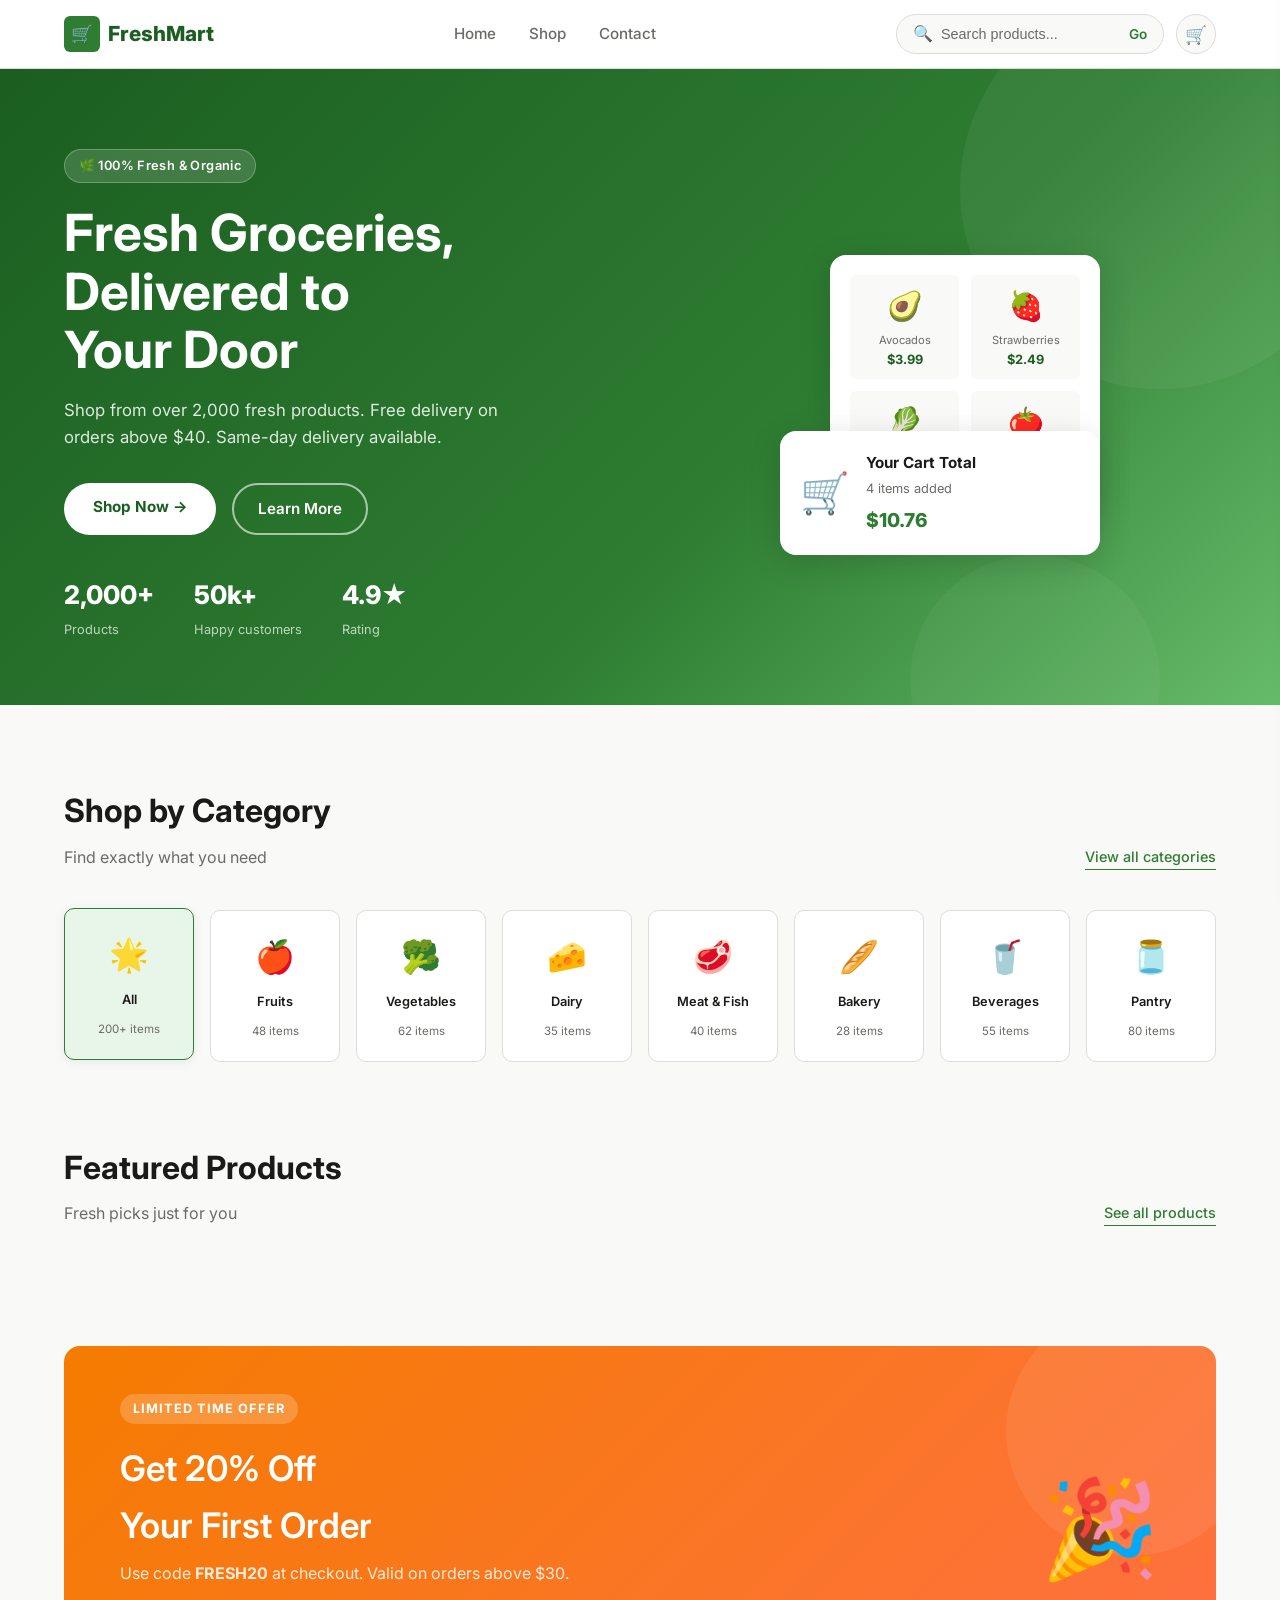
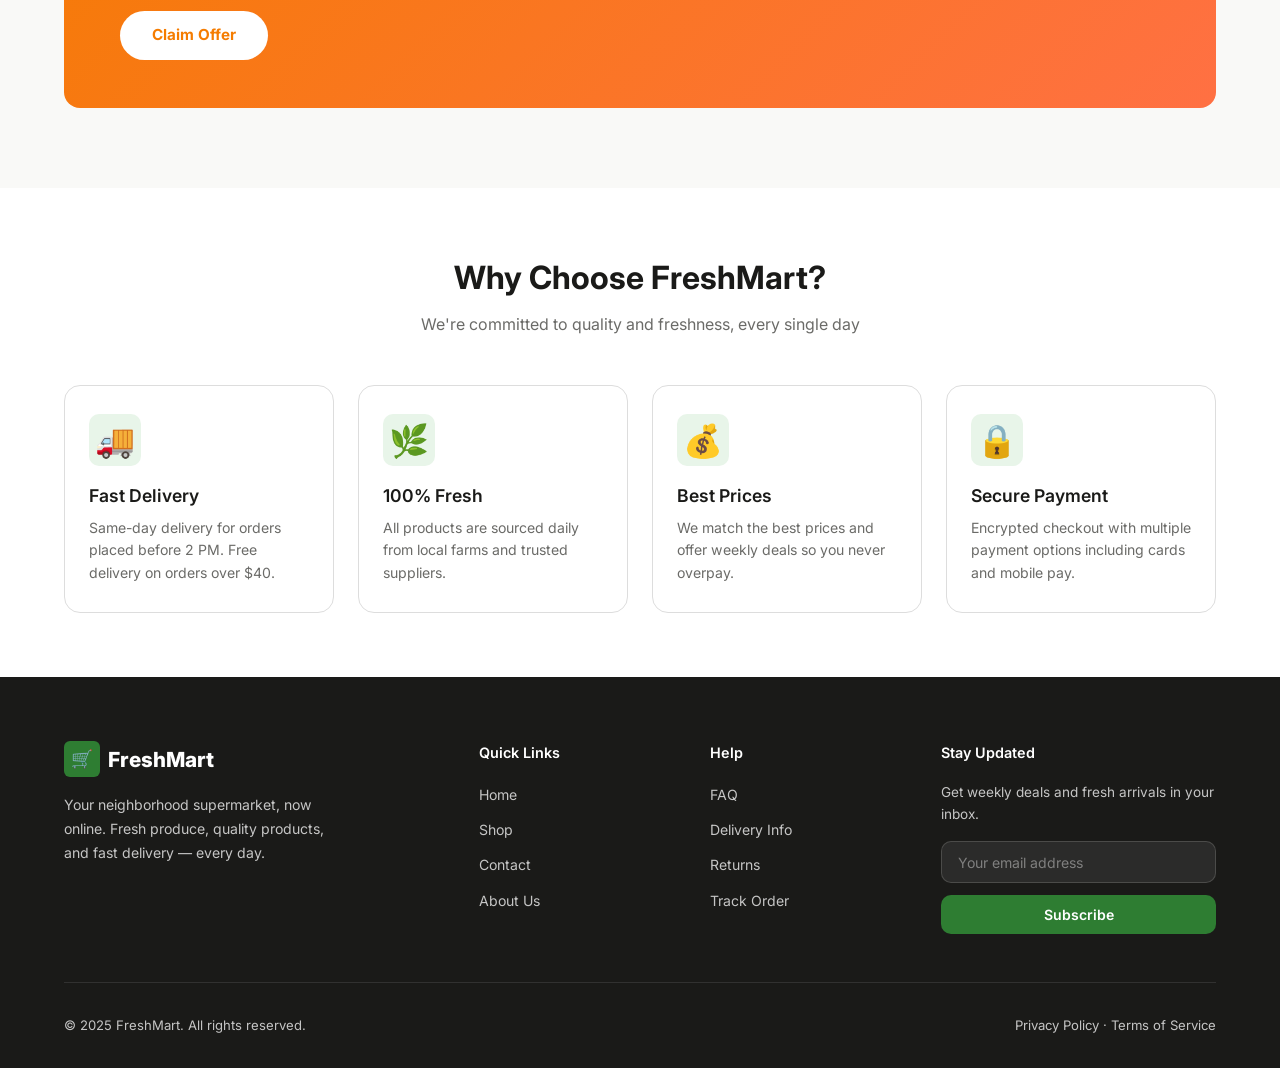
==== index.html @ 82e3931b "Rename html.html to index.html" ====
<!DOCTYPE html>
<html lang="en">
<head>
  <meta charset="UTF-8" />
  <meta name="viewport" content="width=device-width, initial-scale=1.0" />
  <title>FreshMart — Your Daily Grocery Store</title>
  <link rel="preconnect" href="https://fonts.googleapis.com" />
  <link href="https://fonts.googleapis.com/css2?family=Inter:wght@400;500;600;700;800&display=swap" rel="stylesheet" />
  <link rel="stylesheet" href="/style.css" />
</head>
<body>

  <!-- NAVBAR -->
  <nav class="navbar">
    <div class="container navbar-inner">
      <a class="logo" href="#" onclick="navigate('home'); return false;">
        <div class="logo-icon">🛒</div>
        FreshMart
      </a>

      <ul class="nav-links">
        <li><a href="#" data-page="home" onclick="navigate('home'); return false;">Home</a></li>
        <li><a href="#" data-page="shop" onclick="navigate('shop'); return false;">Shop</a></li>
        <li><a href="#" data-page="contact" onclick="navigate('contact'); return false;">Contact</a></li>
      </ul>

      <div class="navbar-right">
        <div class="search-bar">
          <span>🔍</span>
          <input type="text" placeholder="Search products..." />
          <button class="search-btn" style="background:none; border:none; cursor:pointer; font-size:.85rem; color:var(--green); font-weight:600;">Go</button>
        </div>
        <button class="btn-icon" onclick="openCart()" title="Cart">
          🛒
          <span class="cart-badge" style="display:none;">0</span>
        </button>
      </div>

      <button class="hamburger" id="hamburger" aria-label="Menu">
        <span></span><span></span><span></span>
      </button>
    </div>

    <!-- Mobile nav -->
    <nav class="mobile-nav">
      <a href="#" data-page="home" onclick="navigate('home'); return false;">🏠 Home</a>
      <a href="#" data-page="shop" onclick="navigate('shop'); return false;">🛍️ Shop</a>
      <a href="#" data-page="contact" onclick="navigate('contact'); return false;">✉️ Contact</a>
    </nav>
  </nav>

  <!-- ======================== PAGE: HOME ======================== -->
  <div id="page-home" class="page-section active">

    <!-- HERO -->
    <section class="hero">
      <div class="container hero-inner">
        <div class="hero-content">
          <div class="hero-badge">🌿 100% Fresh & Organic</div>
          <h1>Fresh Groceries,<br>Delivered to<br>Your Door</h1>
          <p>Shop from over 2,000 fresh products. Free delivery on orders above $40. Same-day delivery available.</p>
          <div class="hero-actions">
            <a href="#" class="btn-primary" onclick="navigate('shop'); return false;">Shop Now →</a>
            <a href="#" class="btn-outline-white" onclick="navigate('contact'); return false;">Learn More</a>
          </div>
          <div class="hero-stats">
            <div class="hero-stat">
              <strong>2,000+</strong>
              <span>Products</span>
            </div>
            <div class="hero-stat">
              <strong>50k+</strong>
              <span>Happy customers</span>
            </div>
            <div class="hero-stat">
              <strong>4.9★</strong>
              <span>Rating</span>
            </div>
          </div>
        </div>

        <div class="hero-visual">
          <div class="hero-card-stack">
            <div class="hero-card hero-card-product">
              <div class="mini-product">
                <div class="mini-product-emoji">🥑</div>
                <div class="mini-product-name">Avocados</div>
                <div class="mini-product-price">$3.99</div>
              </div>
              <div class="mini-product">
                <div class="mini-product-emoji">🍓</div>
                <div class="mini-product-name">Strawberries</div>
                <div class="mini-product-price">$2.49</div>
              </div>
              <div class="mini-product">
                <div class="mini-product-emoji">🥬</div>
                <div class="mini-product-name">Spinach</div>
                <div class="mini-product-price">$1.99</div>
              </div>
              <div class="mini-product">
                <div class="mini-product-emoji">🍅</div>
                <div class="mini-product-name">Tomatoes</div>
                <div class="mini-product-price">$2.29</div>
              </div>
            </div>
            <div class="hero-card hero-card-main">
              <div class="hero-card-main-emoji">🛒</div>
              <div class="hero-card-main-info">
                <strong>Your Cart Total</strong>
                <span>4 items added</span>
                <div class="hero-card-main-price">$10.76</div>
              </div>
            </div>
          </div>
        </div>
      </div>
    </section>

    <!-- CATEGORIES -->
    <section class="section" style="padding-bottom:0;">
      <div class="container">
        <div class="section-header">
          <div>
            <h2 class="section-title">Shop by Category</h2>
            <p class="section-subtitle" style="margin-bottom:0;">Find exactly what you need</p>
          </div>
          <a href="#" class="view-all" onclick="navigate('shop'); return false;">View all categories</a>
        </div>
        <div class="categories-grid">
          <div class="category-card active" data-category="all">
            <span class="category-emoji">🌟</span>
            <span class="category-name">All</span>
            <span class="category-count">200+ items</span>
          </div>
          <div class="category-card" data-category="Fruits">
            <span class="category-emoji">🍎</span>
            <span class="category-name">Fruits</span>
            <span class="category-count">48 items</span>
          </div>
          <div class="category-card" data-category="Vegetables">
            <span class="category-emoji">🥦</span>
            <span class="category-name">Vegetables</span>
            <span class="category-count">62 items</span>
          </div>
          <div class="category-card" data-category="Dairy">
            <span class="category-emoji">🧀</span>
            <span class="category-name">Dairy</span>
            <span class="category-count">35 items</span>
          </div>
          <div class="category-card" data-category="Meat & Fish">
            <span class="category-emoji">🥩</span>
            <span class="category-name">Meat & Fish</span>
            <span class="category-count">40 items</span>
          </div>
          <div class="category-card" data-category="Bakery">
            <span class="category-emoji">🥖</span>
            <span class="category-name">Bakery</span>
            <span class="category-count">28 items</span>
          </div>
          <div class="category-card" data-category="Beverages">
            <span class="category-emoji">🥤</span>
            <span class="category-name">Beverages</span>
            <span class="category-count">55 items</span>
          </div>
          <div class="category-card" data-category="Pantry">
            <span class="category-emoji">🫙</span>
            <span class="category-name">Pantry</span>
            <span class="category-count">80 items</span>
          </div>
        </div>
      </div>
    </section>

    <!-- FEATURED PRODUCTS -->
    <section class="section">
      <div class="container">
        <div class="section-header">
          <div>
            <h2 class="section-title">Featured Products</h2>
            <p class="section-subtitle" style="margin-bottom:0;">Fresh picks just for you</p>
          </div>
          <a href="#" class="view-all" onclick="navigate('shop'); return false;">See all products</a>
        </div>
        <div class="products-grid" id="featured-products"></div>
      </div>
    </section>

    <!-- OFFER BANNER -->
    <section style="padding: 0 0 5rem;">
      <div class="container">
        <div class="offer-banner">
          <div>
            <div class="offer-label">Limited Time Offer</div>
            <h2>Get 20% Off<br>Your First Order</h2>
            <p>Use code <strong>FRESH20</strong> at checkout. Valid on orders above $30.</p>
            <a href="#" class="btn-white" onclick="navigate('shop'); return false;">Claim Offer</a>
          </div>
          <div class="offer-emoji">🎉</div>
        </div>
      </div>
    </section>

    <!-- WHY US -->
    <section class="section" style="background: white; padding-top:4rem; padding-bottom:4rem;">
      <div class="container">
        <div style="text-align:center; margin-bottom:3rem;">
          <h2 class="section-title">Why Choose FreshMart?</h2>
          <p class="section-subtitle">We're committed to quality and freshness, every single day</p>
        </div>
        <div class="why-grid">
          <div class="why-card">
            <div class="why-icon">🚚</div>
            <h3>Fast Delivery</h3>
            <p>Same-day delivery for orders placed before 2 PM. Free delivery on orders over $40.</p>
          </div>
          <div class="why-card">
            <div class="why-icon">🌿</div>
            <h3>100% Fresh</h3>
            <p>All products are sourced daily from local farms and trusted suppliers.</p>
          </div>
          <div class="why-card">
            <div class="why-icon">💰</div>
            <h3>Best Prices</h3>
            <p>We match the best prices and offer weekly deals so you never overpay.</p>
          </div>
          <div class="why-card">
            <div class="why-icon">🔒</div>
            <h3>Secure Payment</h3>
            <p>Encrypted checkout with multiple payment options including cards and mobile pay.</p>
          </div>
        </div>
      </div>
    </section>

  </div><!-- end page-home -->


  <!-- ======================== PAGE: SHOP ======================== -->
  <div id="page-shop" class="page-section">
    <section class="section">
      <div class="container">
        <h2 class="section-title" style="margin-bottom:.25rem;">All Products</h2>
        <p class="section-subtitle">Fresh, quality groceries delivered to your door</p>

        <!-- Category chips -->
        <div style="display:flex; gap:.6rem; flex-wrap:wrap; margin-bottom:1.5rem;">
          <button class="shop-category-chip" data-category="all"
            style="padding:.4rem 1rem; border-radius:999px; border:1.5px solid var(--green); background:var(--green-pale); color:var(--green-dark); font-size:.85rem; font-weight:600; cursor:pointer;">All</button>
          <button class="shop-category-chip" data-category="Fruits"
            style="padding:.4rem 1rem; border-radius:999px; border:1.5px solid var(--gray-300); background:white; font-size:.85rem; font-weight:500; cursor:pointer;">🍎 Fruits</button>
          <button class="shop-category-chip" data-category="Vegetables"
            style="padding:.4rem 1rem; border-radius:999px; border:1.5px solid var(--gray-300); background:white; font-size:.85rem; font-weight:500; cursor:pointer;">🥦 Vegetables</button>
          <button class="shop-category-chip" data-category="Dairy"
            style="padding:.4rem 1rem; border-radius:999px; border:1.5px solid var(--gray-300); background:white; font-size:.85rem; font-weight:500; cursor:pointer;">🧀 Dairy</button>
          <button class="shop-category-chip" data-category="Meat & Fish"
            style="padding:.4rem 1rem; border-radius:999px; border:1.5px solid var(--gray-300); background:white; font-size:.85rem; font-weight:500; cursor:pointer;">🥩 Meat & Fish</button>
          <button class="shop-category-chip" data-category="Bakery"
            style="padding:.4rem 1rem; border-radius:999px; border:1.5px solid var(--gray-300); background:white; font-size:.85rem; font-weight:500; cursor:pointer;">🥖 Bakery</button>
          <button class="shop-category-chip" data-category="Beverages"
            style="padding:.4rem 1rem; border-radius:999px; border:1.5px solid var(--gray-300); background:white; font-size:.85rem; font-weight:500; cursor:pointer;">🥤 Beverages</button>
        </div>

        <div class="shop-layout">
          <!-- Sidebar -->
          <aside class="shop-sidebar">
            <div class="filter-title">Price Range</div>
            <div class="price-range">
              <input type="range" id="price-range" min="1" max="15" value="15" step="0.5" />
              <div class="price-label"><span>$1</span><span id="price-max">$15</span></div>
            </div>

            <div class="filter-title">Dietary</div>
            <div class="filter-options">
              <label class="filter-option"><input type="checkbox" /> Organic</label>
              <label class="filter-option"><input type="checkbox" /> Vegan</label>
              <label class="filter-option"><input type="checkbox" /> Gluten-free</label>
              <label class="filter-option"><input type="checkbox" /> Low-sodium</label>
            </div>

            <div class="filter-title">Availability</div>
            <div class="filter-options">
              <label class="filter-option"><input type="checkbox" checked /> In stock</label>
              <label class="filter-option"><input type="checkbox" /> On sale</label>
              <label class="filter-option"><input type="checkbox" /> New arrivals</label>
            </div>
          </aside>

          <!-- Products -->
          <div>
            <div class="shop-toolbar">
              <span class="results-count">12 products</span>
              <select id="sort-select" class="sort-select">
                <option value="default">Sort: Featured</option>
                <option value="price-asc">Price: Low to high</option>
                <option value="price-desc">Price: High to low</option>
                <option value="name">Name: A to Z</option>
              </select>
            </div>
            <div class="products-grid" id="shop-products"></div>
          </div>
        </div>
      </div>
    </section>
  </div><!-- end page-shop -->


  <!-- ======================== PAGE: CONTACT ======================== -->
  <div id="page-contact" class="page-section">
    <section class="section">
      <div class="container">
        <div class="contact-layout">
          <div class="contact-info">
            <h2 class="section-title">Get in Touch</h2>
            <p>Have a question, feedback, or need help with your order? Our team is here to help, 7 days a week.</p>

            <div class="contact-points">
              <div class="contact-point">
                <div class="contact-point-icon">📍</div>
                <div>
                  <strong>Our Store</strong>
                  <span>42 Market Street, Downtown, City 10001</span>
                </div>
              </div>
              <div class="contact-point">
                <div class="contact-point-icon">📞</div>
                <div>
                  <strong>Phone</strong>
                  <span>+1 (800) 555-FRESH — Mon-Sun, 8am–8pm</span>
                </div>
              </div>
              <div class="contact-point">
                <div class="contact-point-icon">✉️</div>
                <div>
                  <strong>Email</strong>
                  <span>hello@freshmart.com</span>
                </div>
              </div>
              <div class="contact-point">
                <div class="contact-point-icon">🚚</div>
                <div>
                  <strong>Delivery Hours</strong>
                  <span>8am–9pm, 7 days a week. Same-day by 2pm.</span>
                </div>
              </div>
            </div>
          </div>

          <div class="contact-form">
            <h3>Send a Message</h3>
            <form id="contact-form">
              <div style="display:grid; grid-template-columns:1fr 1fr; gap:1rem;">
                <div class="form-group">
                  <label>First name</label>
                  <input type="text" placeholder="John" required />
                </div>
                <div class="form-group">
                  <label>Last name</label>
                  <input type="text" placeholder="Smith" required />
                </div>
              </div>
              <div class="form-group">
                <label>Email</label>
                <input type="email" placeholder="john@example.com" required />
              </div>
              <div class="form-group">
                <label>Subject</label>
                <select>
                  <option>Order issue</option>
                  <option>Product question</option>
                  <option>Delivery enquiry</option>
                  <option>Feedback</option>
                  <option>Other</option>
                </select>
              </div>
              <div class="form-group">
                <label>Message</label>
                <textarea placeholder="How can we help you?"></textarea>
              </div>
              <button type="submit" class="btn-submit">Send Message →</button>
            </form>
          </div>
        </div>
      </div>
    </section>
  </div><!-- end page-contact -->


  <!-- ======================== CART SIDEBAR ======================== -->
  <div class="cart-overlay" onclick="closeCart()"></div>
  <div class="cart-sidebar">
    <div class="cart-header">
      <h3>🛒 Your Cart</h3>
      <button class="btn-close" onclick="closeCart()">✕</button>
    </div>
    <div class="cart-items" id="cart-items"></div>
    <div class="cart-footer">
      <div class="cart-totals">
        <div class="cart-row"><span>Subtotal</span><span id="cart-subtotal">$0.00</span></div>
        <div class="cart-row"><span>Delivery</span><span id="cart-delivery">$3.99</span></div>
        <div class="cart-row total"><span>Total</span><span id="cart-total">$0.00</span></div>
      </div>
      <a href="#" class="btn-checkout" onclick="showToast('🎉 Order placed! Thank you.'); closeCart(); return false;">
        Checkout →
      </a>
      <p style="font-size:.78rem; color:var(--gray-600); text-align:center; margin-top:.75rem;">
        🔒 Secure checkout · Free delivery over $40
      </p>
    </div>
  </div>

  <!-- TOAST -->
  <div class="toast" id="toast"></div>

  <!-- FOOTER -->
  <footer>
    <div class="container">
      <div class="footer-grid">
        <div class="footer-brand">
          <div class="logo">
            <div class="logo-icon">🛒</div>
            FreshMart
          </div>
          <p>Your neighborhood supermarket, now online. Fresh produce, quality products, and fast delivery — every day.</p>
        </div>
        <div class="footer-col">
          <h4>Quick Links</h4>
          <ul>
            <li><a href="#" onclick="navigate('home'); return false;">Home</a></li>
            <li><a href="#" onclick="navigate('shop'); return false;">Shop</a></li>
            <li><a href="#" onclick="navigate('contact'); return false;">Contact</a></li>
            <li><a href="#">About Us</a></li>
          </ul>
        </div>
        <div class="footer-col">
          <h4>Help</h4>
          <ul>
            <li><a href="#">FAQ</a></li>
            <li><a href="#">Delivery Info</a></li>
            <li><a href="#">Returns</a></li>
            <li><a href="#">Track Order</a></li>
          </ul>
        </div>
        <div class="footer-col footer-newsletter">
          <h4>Stay Updated</h4>
          <p style="font-size:.85rem; margin-bottom:1rem;">Get weekly deals and fresh arrivals in your inbox.</p>
          <input type="email" placeholder="Your email address" />
          <button class="btn-subscribe">Subscribe</button>
        </div>
      </div>
      <div class="footer-bottom">
        <span>© 2025 FreshMart. All rights reserved.</span>
        <span>Privacy Policy · Terms of Service</span>
      </div>
    </div>
  </footer>

  <script src="js/main.js"></script>
</body>
</html>
---- style.css ----
/* ===== RESET & BASE ===== */
*, *::before, *::after { box-sizing: border-box; margin: 0; padding: 0; }

:root {
  --green: #2e7d32;
  --green-light: #43a047;
  --green-pale: #e8f5e9;
  --green-dark: #1b5e20;
  --orange: #f57c00;
  --orange-light: #ff9800;
  --orange-pale: #fff3e0;
  --gray-100: #f9f9f7;
  --gray-200: #f0eeea;
  --gray-300: #ddd;
  --gray-600: #6b6b68;
  --gray-900: #1a1a18;
  --white: #ffffff;
  --radius-sm: 6px;
  --radius-md: 10px;
  --radius-lg: 16px;
  --shadow: 0 2px 12px rgba(0,0,0,0.07);
  --shadow-hover: 0 6px 24px rgba(0,0,0,0.12);
  --transition: 0.2s ease;
  --font: 'Inter', system-ui, sans-serif;
}

html { scroll-behavior: smooth; }

body {
  font-family: var(--font);
  background: var(--gray-100);
  color: var(--gray-900);
  font-size: 16px;
  line-height: 1.6;
}

a { color: inherit; text-decoration: none; }
img { display: block; max-width: 100%; }
button { font-family: inherit; cursor: pointer; border: none; }
ul { list-style: none; }

/* ===== TYPOGRAPHY ===== */
h1 { font-size: clamp(2rem, 5vw, 3.2rem); font-weight: 700; line-height: 1.15; }
h2 { font-size: clamp(1.4rem, 3vw, 1.9rem); font-weight: 600; }
h3 { font-size: 1.1rem; font-weight: 600; }

/* ===== LAYOUT ===== */
.container { max-width: 1200px; margin: 0 auto; padding: 0 1.5rem; }
.section { padding: 5rem 0; }
.section-title {
  font-size: clamp(1.5rem, 3vw, 2rem);
  font-weight: 700;
  margin-bottom: 0.5rem;
  color: var(--gray-900);
}
.section-subtitle {
  color: var(--gray-600);
  margin-bottom: 3rem;
  font-size: 1rem;
}
.section-header { display: flex; align-items: flex-end; justify-content: space-between; margin-bottom: 2.5rem; flex-wrap: wrap; gap: 1rem; }
.view-all { color: var(--green); font-weight: 500; font-size: 0.9rem; border-bottom: 1.5px solid var(--green); padding-bottom: 1px; transition: opacity var(--transition); }
.view-all:hover { opacity: 0.75; }

/* ===== NAVBAR ===== */
.navbar {
  background: var(--white);
  border-bottom: 1px solid var(--gray-300);
  position: sticky;
  top: 0;
  z-index: 100;
}
.navbar-inner {
  display: flex;
  align-items: center;
  justify-content: space-between;
  height: 68px;
  gap: 1.5rem;
}
.logo {
  display: flex;
  align-items: center;
  gap: 0.5rem;
  font-weight: 800;
  font-size: 1.3rem;
  color: var(--green-dark);
  white-space: nowrap;
}
.logo-icon {
  width: 36px;
  height: 36px;
  background: var(--green);
  border-radius: var(--radius-sm);
  display: flex;
  align-items: center;
  justify-content: center;
  color: white;
  font-size: 1.1rem;
}
.nav-links {
  display: flex;
  align-items: center;
  gap: 0.25rem;
}
.nav-links a {
  padding: 0.45rem 0.9rem;
  border-radius: var(--radius-sm);
  font-size: 0.95rem;
  font-weight: 500;
  color: var(--gray-600);
  transition: background var(--transition), color var(--transition);
}
.nav-links a:hover, .nav-links a.active {
  background: var(--green-pale);
  color: var(--green-dark);
}
.navbar-right { display: flex; align-items: center; gap: 0.75rem; }
.search-bar {
  display: flex;
  align-items: center;
  background: var(--gray-100);
  border: 1.5px solid var(--gray-300);
  border-radius: 999px;
  padding: 0.4rem 1rem;
  gap: 0.5rem;
  transition: border-color var(--transition);
}
.search-bar:focus-within { border-color: var(--green); }
.search-bar input {
  border: none;
  background: none;
  outline: none;
  font-size: 0.9rem;
  width: 180px;
  color: var(--gray-900);
}
.search-bar input::placeholder { color: var(--gray-600); }
.btn-icon {
  width: 40px; height: 40px;
  border-radius: 50%;
  background: var(--gray-100);
  border: 1.5px solid var(--gray-300);
  display: flex; align-items: center; justify-content: center;
  font-size: 1.1rem;
  color: var(--gray-600);
  transition: background var(--transition), color var(--transition);
  position: relative;
}
.btn-icon:hover { background: var(--green-pale); color: var(--green); border-color: var(--green); }
.cart-badge {
  position: absolute;
  top: -4px; right: -4px;
  background: var(--orange);
  color: white;
  font-size: 0.65rem;
  font-weight: 700;
  width: 18px; height: 18px;
  border-radius: 50%;
  display: flex; align-items: center; justify-content: center;
  border: 2px solid white;
}
.hamburger { display: none; flex-direction: column; gap: 5px; cursor: pointer; padding: 4px; }
.hamburger span { display: block; width: 22px; height: 2px; background: var(--gray-600); border-radius: 2px; transition: all 0.3s; }

/* ===== HERO ===== */
.hero {
  background: linear-gradient(135deg, var(--green-dark) 0%, var(--green) 60%, #66bb6a 100%);
  color: white;
  padding: 5rem 0 4rem;
  overflow: hidden;
  position: relative;
}
.hero::before {
  content: '';
  position: absolute;
  right: -80px; top: -80px;
  width: 400px; height: 400px;
  border-radius: 50%;
  background: rgba(255,255,255,0.05);
}
.hero::after {
  content: '';
  position: absolute;
  right: 120px; bottom: -100px;
  width: 250px; height: 250px;
  border-radius: 50%;
  background: rgba(255,255,255,0.04);
}
.hero-inner {
  display: grid;
  grid-template-columns: 1fr 1fr;
  align-items: center;
  gap: 3rem;
  position: relative;
  z-index: 1;
}
.hero-badge {
  display: inline-flex;
  align-items: center;
  gap: 0.4rem;
  background: rgba(255,255,255,0.15);
  border: 1px solid rgba(255,255,255,0.25);
  color: white;
  font-size: 0.8rem;
  font-weight: 600;
  padding: 0.35rem 0.85rem;
  border-radius: 999px;
  margin-bottom: 1.25rem;
  letter-spacing: 0.03em;
}
.hero h1 { margin-bottom: 1.1rem; }
.hero p { font-size: 1.05rem; color: rgba(255,255,255,0.85); margin-bottom: 2rem; max-width: 440px; }
.hero-actions { display: flex; gap: 1rem; flex-wrap: wrap; }
.btn-primary {
  background: white;
  color: var(--green-dark);
  padding: 0.8rem 1.8rem;
  border-radius: 999px;
  font-weight: 700;
  font-size: 0.95rem;
  transition: transform var(--transition), box-shadow var(--transition);
}
.btn-primary:hover { transform: translateY(-2px); box-shadow: 0 8px 24px rgba(0,0,0,0.2); }
.btn-outline-white {
  background: transparent;
  color: white;
  border: 2px solid rgba(255,255,255,0.6);
  padding: 0.75rem 1.5rem;
  border-radius: 999px;
  font-weight: 600;
  font-size: 0.95rem;
  transition: background var(--transition), border-color var(--transition);
}
.btn-outline-white:hover { background: rgba(255,255,255,0.12); border-color: white; }
.hero-stats {
  display: flex;
  gap: 2.5rem;
  margin-top: 2.5rem;
}
.hero-stat strong { font-size: 1.6rem; font-weight: 800; display: block; }
.hero-stat span { font-size: 0.8rem; color: rgba(255,255,255,0.7); }
.hero-visual {
  display: flex;
  align-items: center;
  justify-content: center;
}
.hero-card-stack {
  position: relative;
  width: 320px;
  height: 320px;
}
.hero-card {
  position: absolute;
  background: white;
  border-radius: var(--radius-lg);
  padding: 1.25rem;
  box-shadow: 0 8px 32px rgba(0,0,0,0.15);
}
.hero-card-main {
  bottom: 0; left: 0; right: 0;
  display: flex;
  align-items: center;
  gap: 1rem;
}
.hero-card-product {
  top: 20px; right: 0; left: 50px;
  display: grid;
  grid-template-columns: 1fr 1fr;
  gap: 0.75rem;
}
.mini-product {
  text-align: center;
  padding: 0.5rem;
  background: var(--gray-100);
  border-radius: var(--radius-sm);
}
.mini-product-emoji { font-size: 1.8rem; margin-bottom: 0.2rem; }
.mini-product-name { font-size: 0.7rem; color: var(--gray-600); }
.mini-product-price { font-size: 0.8rem; font-weight: 700; color: var(--green-dark); }
.hero-card-main-emoji { font-size: 2.5rem; }
.hero-card-main-info strong { color: var(--gray-900); font-size: 0.95rem; display: block; }
.hero-card-main-info span { color: var(--gray-600); font-size: 0.8rem; }
.hero-card-main-price { color: var(--green); font-weight: 800; font-size: 1.2rem; margin-top: 0.25rem; }

/* ===== CATEGORIES ===== */
.categories-grid {
  display: grid;
  grid-template-columns: repeat(auto-fit, minmax(110px, 1fr));
  gap: 1rem;
}
.category-card {
  display: flex;
  flex-direction: column;
  align-items: center;
  gap: 0.6rem;
  padding: 1.25rem 0.75rem;
  background: white;
  border: 1.5px solid var(--gray-300);
  border-radius: var(--radius-md);
  cursor: pointer;
  transition: border-color var(--transition), box-shadow var(--transition), transform var(--transition);
  text-align: center;
}
.category-card:hover, .category-card.active {
  border-color: var(--green);
  box-shadow: var(--shadow);
  transform: translateY(-2px);
}
.category-card.active { background: var(--green-pale); }
.category-emoji { font-size: 2rem; }
.category-name { font-size: 0.8rem; font-weight: 600; color: var(--gray-900); }
.category-count { font-size: 0.72rem; color: var(--gray-600); }

/* ===== PRODUCTS GRID ===== */
.products-grid {
  display: grid;
  grid-template-columns: repeat(auto-fill, minmax(220px, 1fr));
  gap: 1.25rem;
}
.product-card {
  background: white;
  border: 1.5px solid var(--gray-300);
  border-radius: var(--radius-lg);
  overflow: hidden;
  transition: box-shadow var(--transition), transform var(--transition);
  position: relative;
}
.product-card:hover { box-shadow: var(--shadow-hover); transform: translateY(-3px); }
.product-img {
  background: var(--gray-100);
  display: flex;
  align-items: center;
  justify-content: center;
  font-size: 4rem;
  height: 140px;
  position: relative;
}
.product-badge {
  position: absolute;
  top: 10px; left: 10px;
  font-size: 0.7rem;
  font-weight: 700;
  padding: 0.25rem 0.6rem;
  border-radius: 999px;
}
.badge-sale { background: #ffebee; color: #c62828; }
.badge-new { background: #e3f2fd; color: #1565c0; }
.badge-organic { background: var(--green-pale); color: var(--green-dark); }
.product-fav {
  position: absolute;
  top: 10px; right: 10px;
  width: 30px; height: 30px;
  border-radius: 50%;
  background: white;
  border: 1.5px solid var(--gray-300);
  display: flex; align-items: center; justify-content: center;
  font-size: 0.85rem;
  cursor: pointer;
  transition: background var(--transition);
}
.product-fav:hover { background: #ffebee; border-color: #ef9a9a; }
.product-info { padding: 1rem; }
.product-category { font-size: 0.72rem; color: var(--gray-600); text-transform: uppercase; letter-spacing: 0.05em; margin-bottom: 0.3rem; }
.product-name { font-weight: 600; font-size: 0.95rem; margin-bottom: 0.5rem; line-height: 1.3; }
.product-weight { font-size: 0.8rem; color: var(--gray-600); margin-bottom: 0.75rem; }
.product-footer { display: flex; align-items: center; justify-content: space-between; }
.product-price { font-weight: 800; font-size: 1.1rem; color: var(--green-dark); }
.product-old-price { font-size: 0.8rem; color: var(--gray-600); text-decoration: line-through; margin-top: 1px; }
.btn-add {
  background: var(--green);
  color: white;
  width: 34px; height: 34px;
  border-radius: 50%;
  display: flex; align-items: center; justify-content: center;
  font-size: 1.2rem;
  font-weight: 400;
  transition: background var(--transition), transform var(--transition);
}
.btn-add:hover { background: var(--green-dark); transform: scale(1.1); }

/* ===== OFFER BANNER ===== */
.offer-banner {
  background: linear-gradient(135deg, var(--orange) 0%, #ff7043 100%);
  border-radius: var(--radius-lg);
  padding: 3rem 3.5rem;
  display: flex;
  align-items: center;
  justify-content: space-between;
  gap: 2rem;
  overflow: hidden;
  position: relative;
  color: white;
}
.offer-banner::before {
  content: '';
  position: absolute;
  right: -40px; top: -40px;
  width: 250px; height: 250px;
  border-radius: 50%;
  background: rgba(255,255,255,0.07);
}
.offer-label {
  font-size: 0.8rem;
  font-weight: 700;
  letter-spacing: 0.08em;
  text-transform: uppercase;
  background: rgba(255,255,255,0.2);
  padding: 0.3rem 0.8rem;
  border-radius: 999px;
  display: inline-block;
  margin-bottom: 1rem;
}
.offer-banner h2 { font-size: clamp(1.5rem, 3vw, 2.2rem); margin-bottom: 0.5rem; }
.offer-banner p { color: rgba(255,255,255,0.85); margin-bottom: 1.5rem; }
.btn-white {
  background: white;
  color: var(--orange);
  padding: 0.8rem 2rem;
  border-radius: 999px;
  font-weight: 700;
  font-size: 0.95rem;
  display: inline-block;
  transition: transform var(--transition), box-shadow var(--transition);
}
.btn-white:hover { transform: translateY(-2px); box-shadow: 0 8px 20px rgba(0,0,0,0.15); }
.offer-emoji { font-size: 6rem; position: relative; z-index: 1; line-height: 1; }

/* ===== WHY US ===== */
.why-grid {
  display: grid;
  grid-template-columns: repeat(auto-fit, minmax(200px, 1fr));
  gap: 1.5rem;
}
.why-card {
  background: white;
  border: 1.5px solid var(--gray-300);
  border-radius: var(--radius-lg);
  padding: 1.75rem 1.5rem;
  transition: box-shadow var(--transition);
}
.why-card:hover { box-shadow: var(--shadow); }
.why-icon {
  font-size: 2rem;
  margin-bottom: 1rem;
  width: 52px; height: 52px;
  background: var(--green-pale);
  border-radius: var(--radius-md);
  display: flex; align-items: center; justify-content: center;
}
.why-card h3 { margin-bottom: 0.4rem; }
.why-card p { font-size: 0.88rem; color: var(--gray-600); line-height: 1.6; }

/* ===== CART SIDEBAR ===== */
.cart-overlay {
  position: fixed; inset: 0;
  background: rgba(0,0,0,0.4);
  z-index: 200;
  opacity: 0; pointer-events: none;
  transition: opacity 0.3s;
}
.cart-overlay.open { opacity: 1; pointer-events: all; }
.cart-sidebar {
  position: fixed;
  top: 0; right: -420px; bottom: 0;
  width: 400px;
  background: white;
  z-index: 201;
  display: flex;
  flex-direction: column;
  transition: right 0.35s cubic-bezier(0.4,0,0.2,1);
  box-shadow: -4px 0 24px rgba(0,0,0,0.12);
}
.cart-sidebar.open { right: 0; }
.cart-header {
  display: flex; align-items: center; justify-content: space-between;
  padding: 1.5rem;
  border-bottom: 1px solid var(--gray-300);
}
.cart-header h3 { font-size: 1.1rem; }
.btn-close {
  width: 34px; height: 34px;
  border-radius: 50%;
  background: var(--gray-100);
  border: none;
  font-size: 1.2rem;
  display: flex; align-items: center; justify-content: center;
  cursor: pointer;
  color: var(--gray-600);
}
.cart-items { flex: 1; overflow-y: auto; padding: 1.25rem; display: flex; flex-direction: column; gap: 1rem; }
.cart-item {
  display: flex;
  align-items: center;
  gap: 1rem;
  padding: 0.75rem;
  border: 1px solid var(--gray-300);
  border-radius: var(--radius-md);
}
.cart-item-emoji { font-size: 2rem; width: 48px; height: 48px; background: var(--gray-100); border-radius: var(--radius-sm); display: flex; align-items: center; justify-content: center; }
.cart-item-info { flex: 1; }
.cart-item-name { font-weight: 600; font-size: 0.9rem; }
.cart-item-price { color: var(--green-dark); font-weight: 700; font-size: 0.9rem; }
.qty-control {
  display: flex; align-items: center; gap: 0.5rem;
}
.qty-btn {
  width: 26px; height: 26px;
  border-radius: 50%;
  background: var(--gray-100);
  border: 1px solid var(--gray-300);
  font-size: 1rem;
  display: flex; align-items: center; justify-content: center;
  cursor: pointer;
  transition: background var(--transition);
}
.qty-btn:hover { background: var(--green-pale); color: var(--green-dark); }
.qty-num { font-weight: 700; font-size: 0.9rem; min-width: 20px; text-align: center; }
.cart-footer {
  padding: 1.5rem;
  border-top: 1px solid var(--gray-300);
}
.cart-totals { margin-bottom: 1.25rem; }
.cart-row {
  display: flex; justify-content: space-between;
  font-size: 0.9rem; color: var(--gray-600); margin-bottom: 0.4rem;
}
.cart-row.total { font-weight: 700; font-size: 1rem; color: var(--gray-900); margin-top: 0.75rem; padding-top: 0.75rem; border-top: 1px solid var(--gray-300); }
.btn-checkout {
  display: block; width: 100%;
  background: var(--green);
  color: white;
  padding: 0.9rem;
  border-radius: 999px;
  font-weight: 700;
  font-size: 1rem;
  text-align: center;
  transition: background var(--transition);
}
.btn-checkout:hover { background: var(--green-dark); }
.cart-empty { text-align: center; padding: 3rem 1rem; color: var(--gray-600); }
.cart-empty-icon { font-size: 3.5rem; margin-bottom: 1rem; }

/* ===== TOAST ===== */
.toast {
  position: fixed;
  bottom: 2rem; left: 50%;
  transform: translateX(-50%) translateY(60px);
  background: var(--gray-900);
  color: white;
  padding: 0.75rem 1.5rem;
  border-radius: 999px;
  font-size: 0.9rem;
  font-weight: 500;
  z-index: 300;
  transition: transform 0.3s, opacity 0.3s;
  opacity: 0;
  white-space: nowrap;
}
.toast.show { transform: translateX(-50%) translateY(0); opacity: 1; }

/* ===== FOOTER ===== */
footer {
  background: var(--gray-900);
  color: rgba(255,255,255,0.75);
  padding: 4rem 0 2rem;
}
.footer-grid {
  display: grid;
  grid-template-columns: 2fr 1fr 1fr 1.5fr;
  gap: 3rem;
  margin-bottom: 3rem;
}
.footer-brand .logo { color: white; margin-bottom: 1rem; }
.footer-brand p { font-size: 0.88rem; line-height: 1.7; max-width: 260px; }
.footer-col h4 { color: white; font-size: 0.9rem; font-weight: 600; margin-bottom: 1.1rem; }
.footer-col ul li { margin-bottom: 0.6rem; }
.footer-col ul a { font-size: 0.88rem; transition: color var(--transition); }
.footer-col ul a:hover { color: white; }
.footer-newsletter input {
  width: 100%;
  padding: 0.7rem 1rem;
  background: rgba(255,255,255,0.08);
  border: 1.5px solid rgba(255,255,255,0.15);
  border-radius: var(--radius-md);
  color: white;
  font-size: 0.88rem;
  outline: none;
  margin-bottom: 0.75rem;
  font-family: inherit;
}
.footer-newsletter input::placeholder { color: rgba(255,255,255,0.4); }
.btn-subscribe {
  width: 100%;
  background: var(--green);
  color: white;
  padding: 0.7rem;
  border-radius: var(--radius-md);
  font-weight: 600;
  font-size: 0.88rem;
  transition: background var(--transition);
}
.btn-subscribe:hover { background: var(--green-light); }
.footer-bottom {
  border-top: 1px solid rgba(255,255,255,0.1);
  padding-top: 2rem;
  display: flex;
  align-items: center;
  justify-content: space-between;
  gap: 1rem;
  flex-wrap: wrap;
  font-size: 0.82rem;
}

/* ===== MOBILE NAV ===== */
.mobile-nav {
  display: none;
  flex-direction: column;
  background: white;
  border-bottom: 1px solid var(--gray-300);
  padding: 1rem 1.5rem;
  gap: 0.25rem;
}
.mobile-nav.open { display: flex; }
.mobile-nav a {
  padding: 0.6rem 0.75rem;
  border-radius: var(--radius-sm);
  font-weight: 500;
  color: var(--gray-600);
}
.mobile-nav a:hover { background: var(--green-pale); color: var(--green-dark); }

/* ===== PAGE SECTIONS ===== */
.page-section { display: none; }
.page-section.active { display: block; }

/* Shop page filters */
.shop-layout { display: grid; grid-template-columns: 220px 1fr; gap: 2rem; }
.shop-sidebar {
  background: white;
  border: 1.5px solid var(--gray-300);
  border-radius: var(--radius-lg);
  padding: 1.5rem;
  height: fit-content;
  position: sticky;
  top: 88px;
}
.filter-title { font-size: 0.75rem; font-weight: 700; text-transform: uppercase; letter-spacing: 0.06em; color: var(--gray-600); margin-bottom: 1rem; margin-top: 1.5rem; }
.filter-title:first-child { margin-top: 0; }
.filter-options { display: flex; flex-direction: column; gap: 0.5rem; }
.filter-option { display: flex; align-items: center; gap: 0.6rem; cursor: pointer; font-size: 0.9rem; }
.filter-option input[type=checkbox] { accent-color: var(--green); width: 16px; height: 16px; }
.price-range { display: flex; flex-direction: column; gap: 0.5rem; }
.price-range input[type=range] { accent-color: var(--green); width: 100%; }
.price-label { font-size: 0.85rem; color: var(--gray-600); display: flex; justify-content: space-between; }
.shop-toolbar { display: flex; align-items: center; justify-content: space-between; margin-bottom: 1.5rem; gap: 1rem; flex-wrap: wrap; }
.sort-select {
  padding: 0.5rem 1rem;
  border: 1.5px solid var(--gray-300);
  border-radius: var(--radius-md);
  font-size: 0.88rem;
  font-family: inherit;
  background: white;
  color: var(--gray-900);
  outline: none;
  cursor: pointer;
}
.results-count { font-size: 0.88rem; color: var(--gray-600); }

/* Contact page */
.contact-layout { display: grid; grid-template-columns: 1fr 1fr; gap: 3rem; align-items: start; }
.contact-info h2 { margin-bottom: 1rem; }
.contact-info p { color: var(--gray-600); margin-bottom: 2rem; }
.contact-points { display: flex; flex-direction: column; gap: 1.25rem; }
.contact-point {
  display: flex; align-items: flex-start; gap: 1rem;
  padding: 1rem;
  background: white;
  border: 1.5px solid var(--gray-300);
  border-radius: var(--radius-md);
}
.contact-point-icon { font-size: 1.4rem; }
.contact-point strong { display: block; margin-bottom: 0.2rem; font-size: 0.9rem; }
.contact-point span { font-size: 0.85rem; color: var(--gray-600); }
.contact-form {
  background: white;
  border: 1.5px solid var(--gray-300);
  border-radius: var(--radius-lg);
  padding: 2rem;
}
.contact-form h3 { margin-bottom: 1.5rem; }
.form-group { margin-bottom: 1.25rem; }
.form-group label { display: block; font-size: 0.88rem; font-weight: 600; color: var(--gray-600); margin-bottom: 0.4rem; }
.form-group input, .form-group textarea, .form-group select {
  width: 100%;
  padding: 0.7rem 1rem;
  border: 1.5px solid var(--gray-300);
  border-radius: var(--radius-md);
  font-size: 0.9rem;
  font-family: inherit;
  color: var(--gray-900);
  outline: none;
  transition: border-color var(--transition);
  background: white;
}
.form-group input:focus, .form-group textarea:focus { border-color: var(--green); }
.form-group textarea { resize: vertical; min-height: 120px; }
.btn-submit {
  background: var(--green);
  color: white;
  padding: 0.85rem 2rem;
  border-radius: 999px;
  font-weight: 700;
  font-size: 0.95rem;
  width: 100%;
  transition: background var(--transition);
}
.btn-submit:hover { background: var(--green-dark); }

/* ===== RESPONSIVE ===== */
@media (max-width: 900px) {
  .hero-inner { grid-template-columns: 1fr; text-align: center; }
  .hero p { margin: 0 auto 2rem; }
  .hero-actions { justify-content: center; }
  .hero-stats { justify-content: center; }
  .hero-visual { display: none; }
  .footer-grid { grid-template-columns: 1fr 1fr; gap: 2rem; }
  .shop-layout { grid-template-columns: 1fr; }
  .shop-sidebar { position: static; }
  .contact-layout { grid-template-columns: 1fr; }
}
@media (max-width: 640px) {
  .nav-links, .search-bar { display: none; }
  .hamburger { display: flex; }
  .footer-grid { grid-template-columns: 1fr; }
  .offer-banner { flex-direction: column; text-align: center; }
  .offer-emoji { display: none; }
  .cart-sidebar { width: 100%; }
  h1 { font-size: 1.9rem; }
}
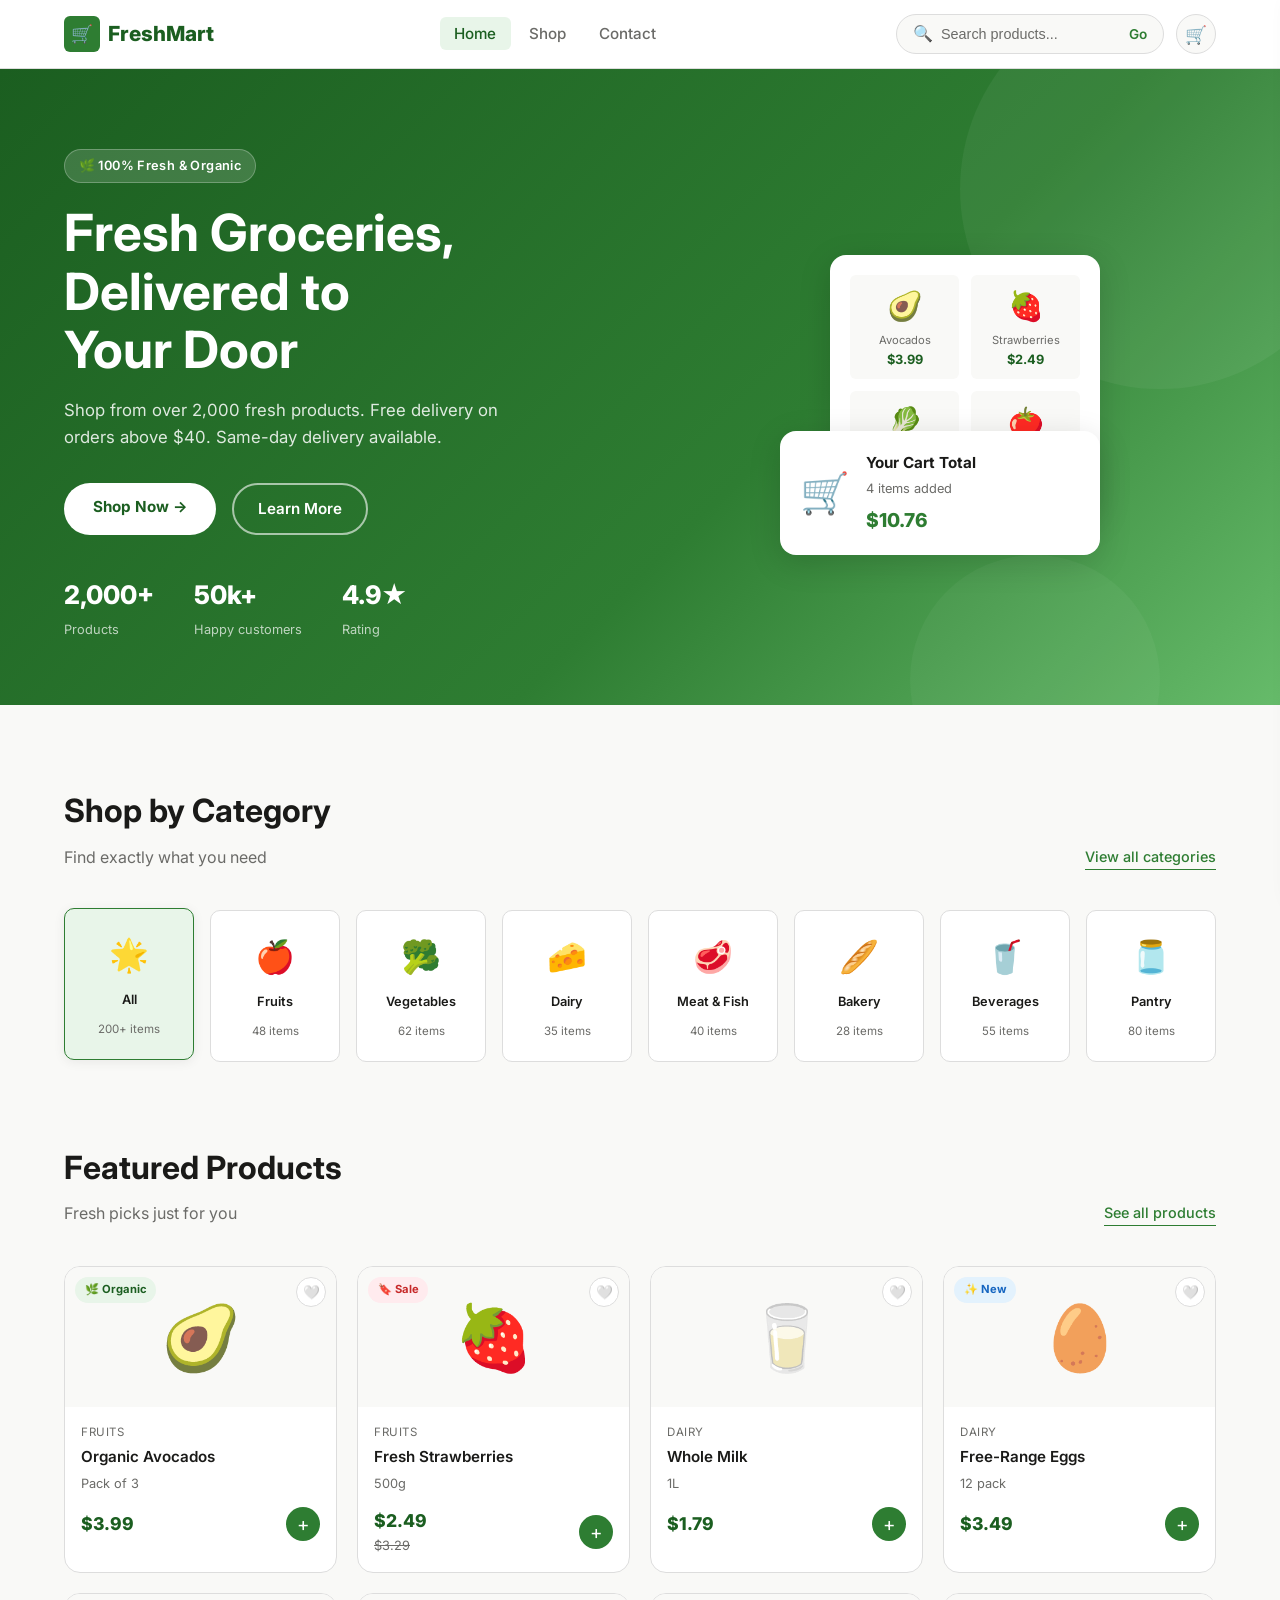
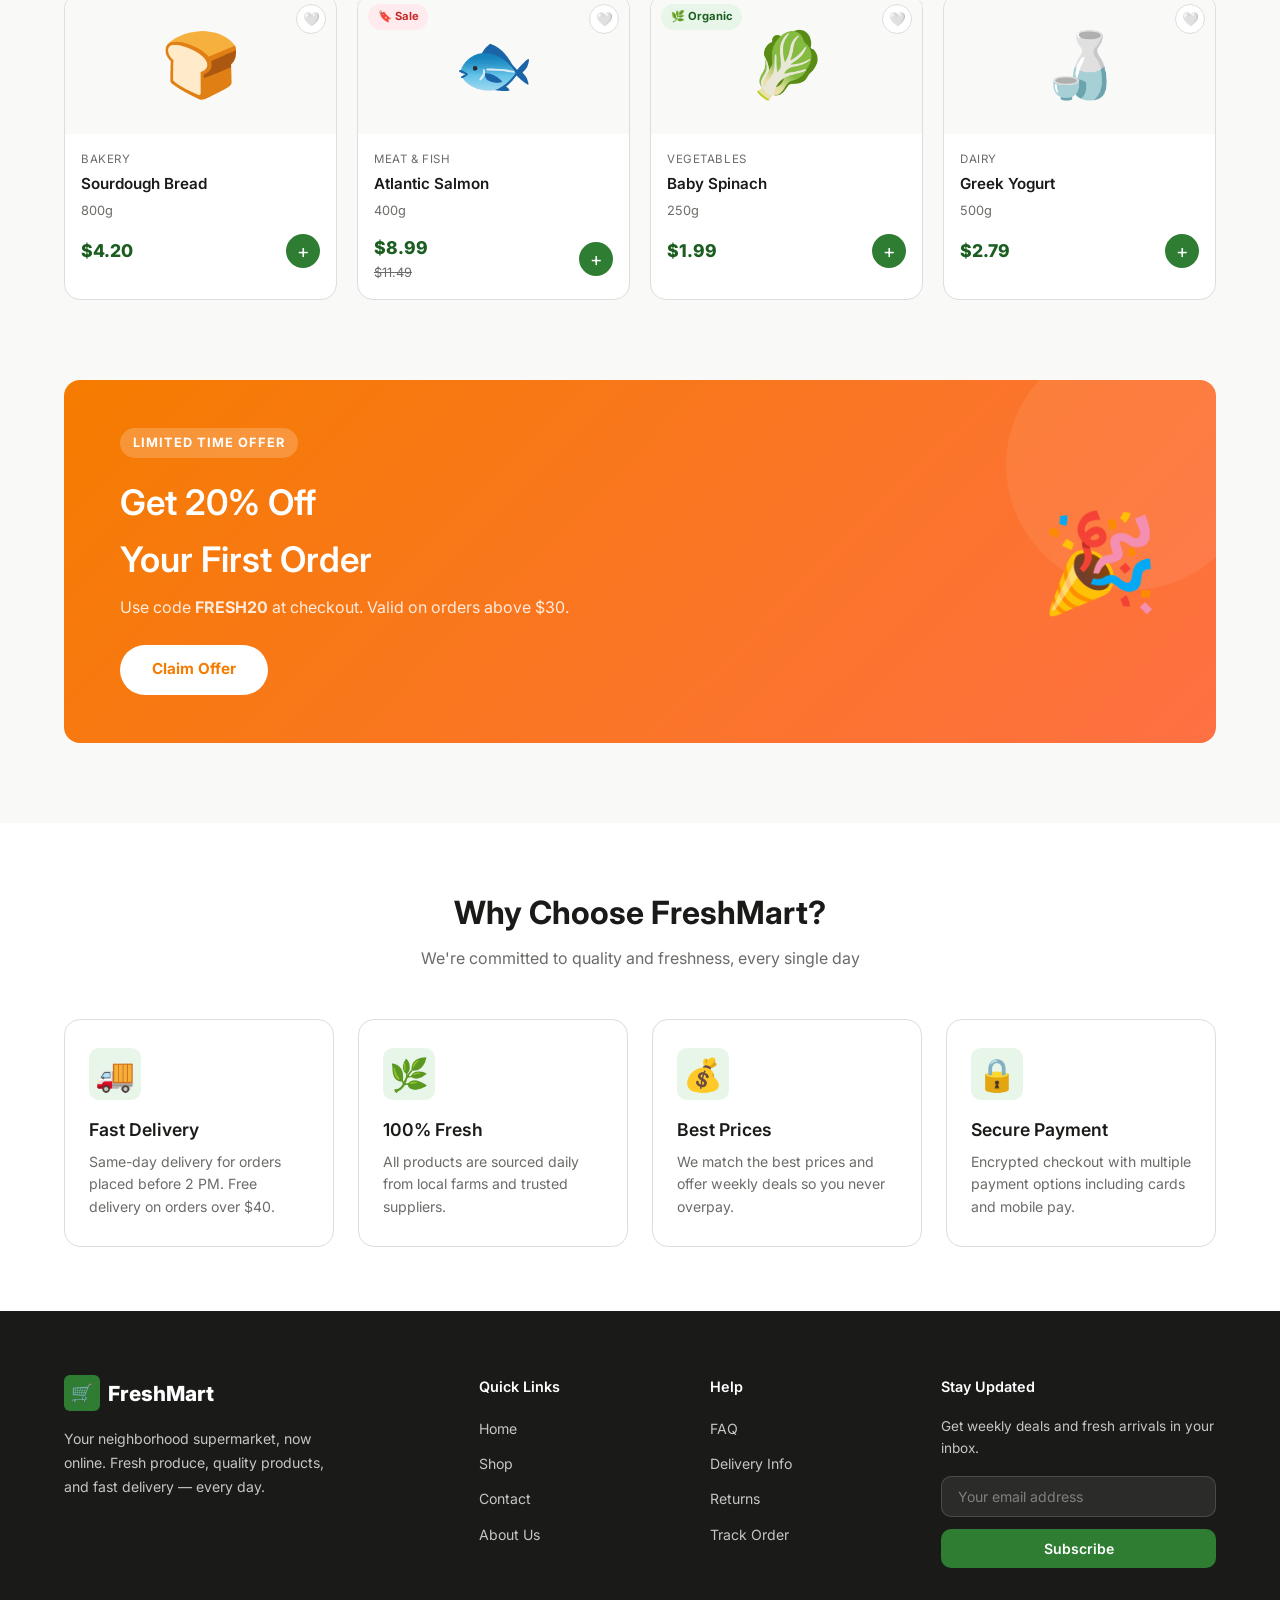
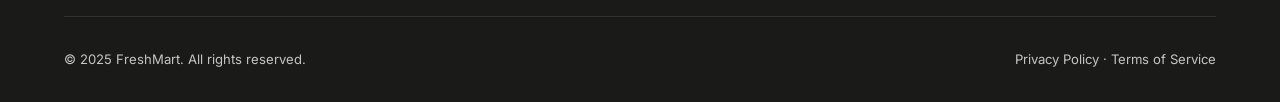
==== commit 92bea835: "Update script source path in index.html" ====
--- a/index.html
+++ b/index.html
@@ -6,7 +6,7 @@
   <title>FreshMart — Your Daily Grocery Store</title>
   <link rel="preconnect" href="https://fonts.googleapis.com" />
   <link href="https://fonts.googleapis.com/css2?family=Inter:wght@400;500;600;700;800&display=swap" rel="stylesheet" />
-  <link rel="stylesheet" href="/style.css" />
+  <link rel="stylesheet" href="style.css" />
 </head>
 <body>
 
@@ -454,6 +454,6 @@
     </div>
   </footer>
 
-  <script src="js/main.js"></script>
+  <script src="main.js"></script>
 </body>
 </html>
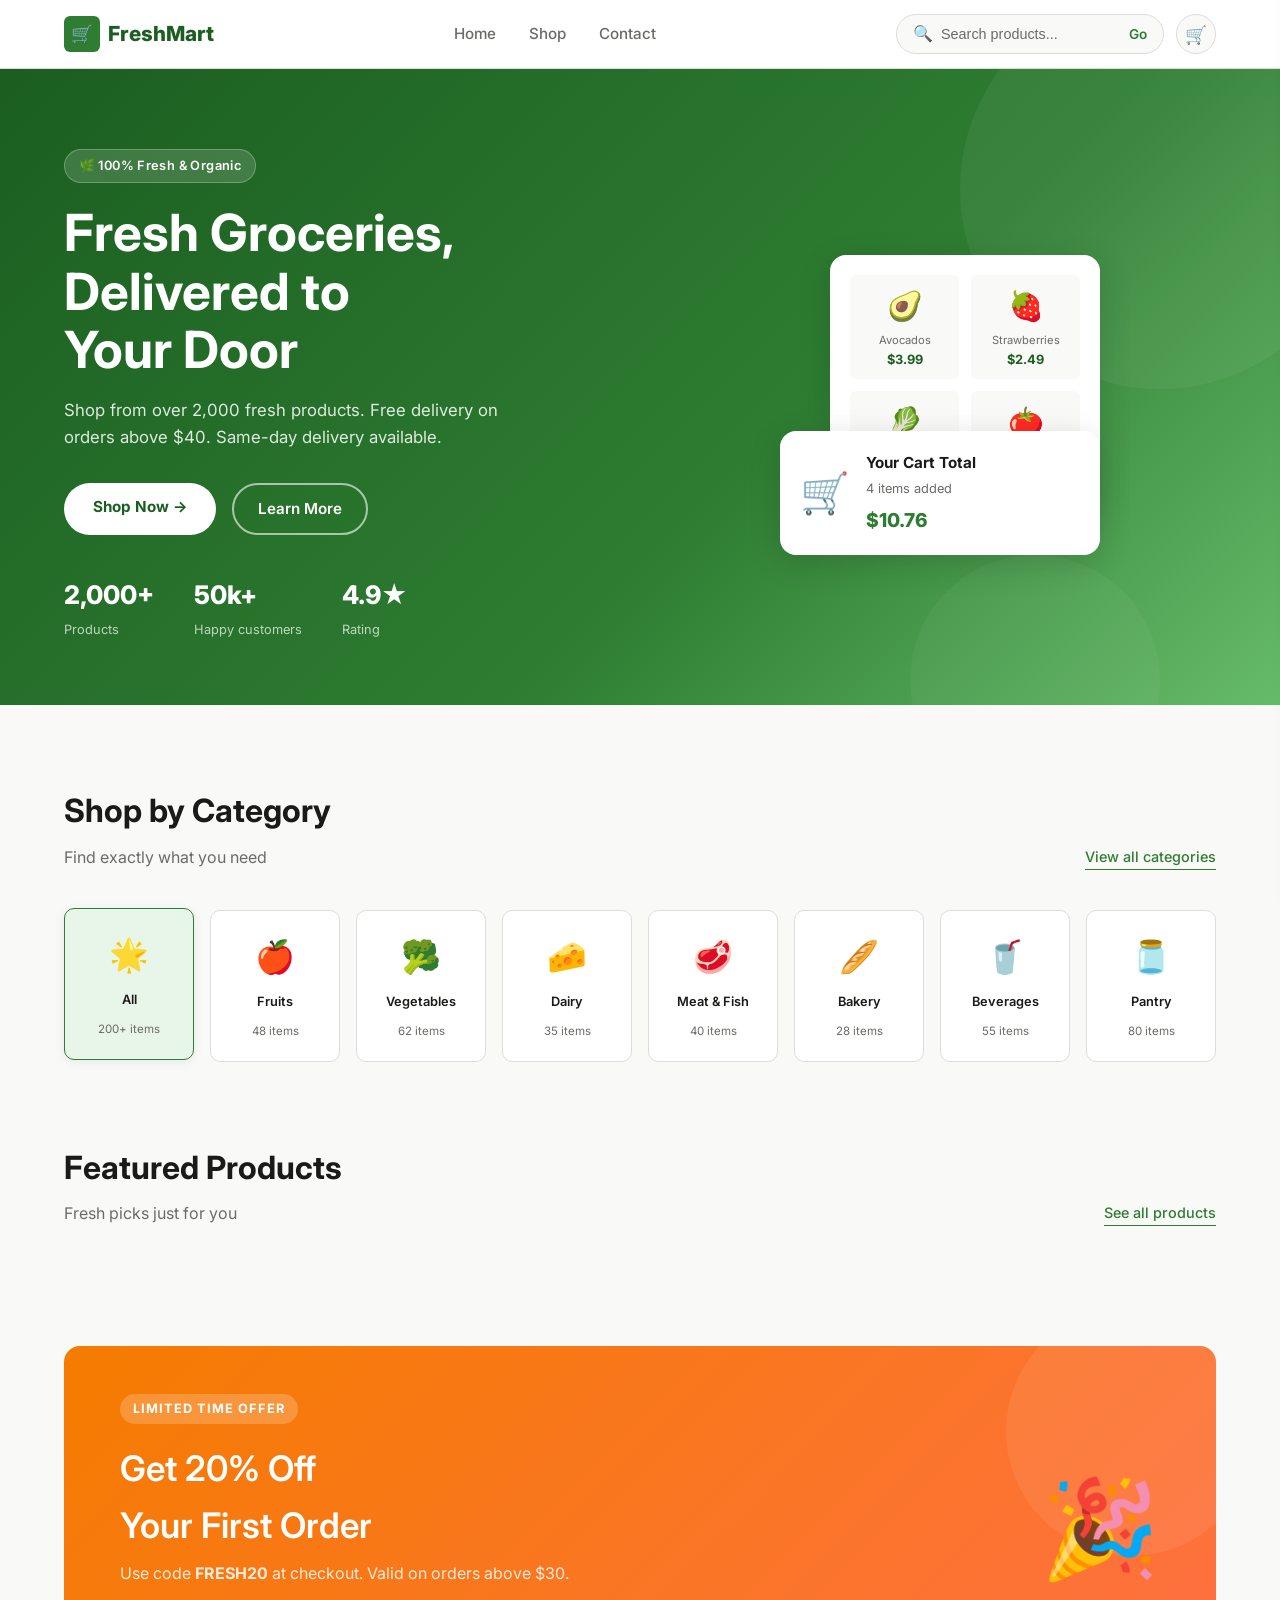
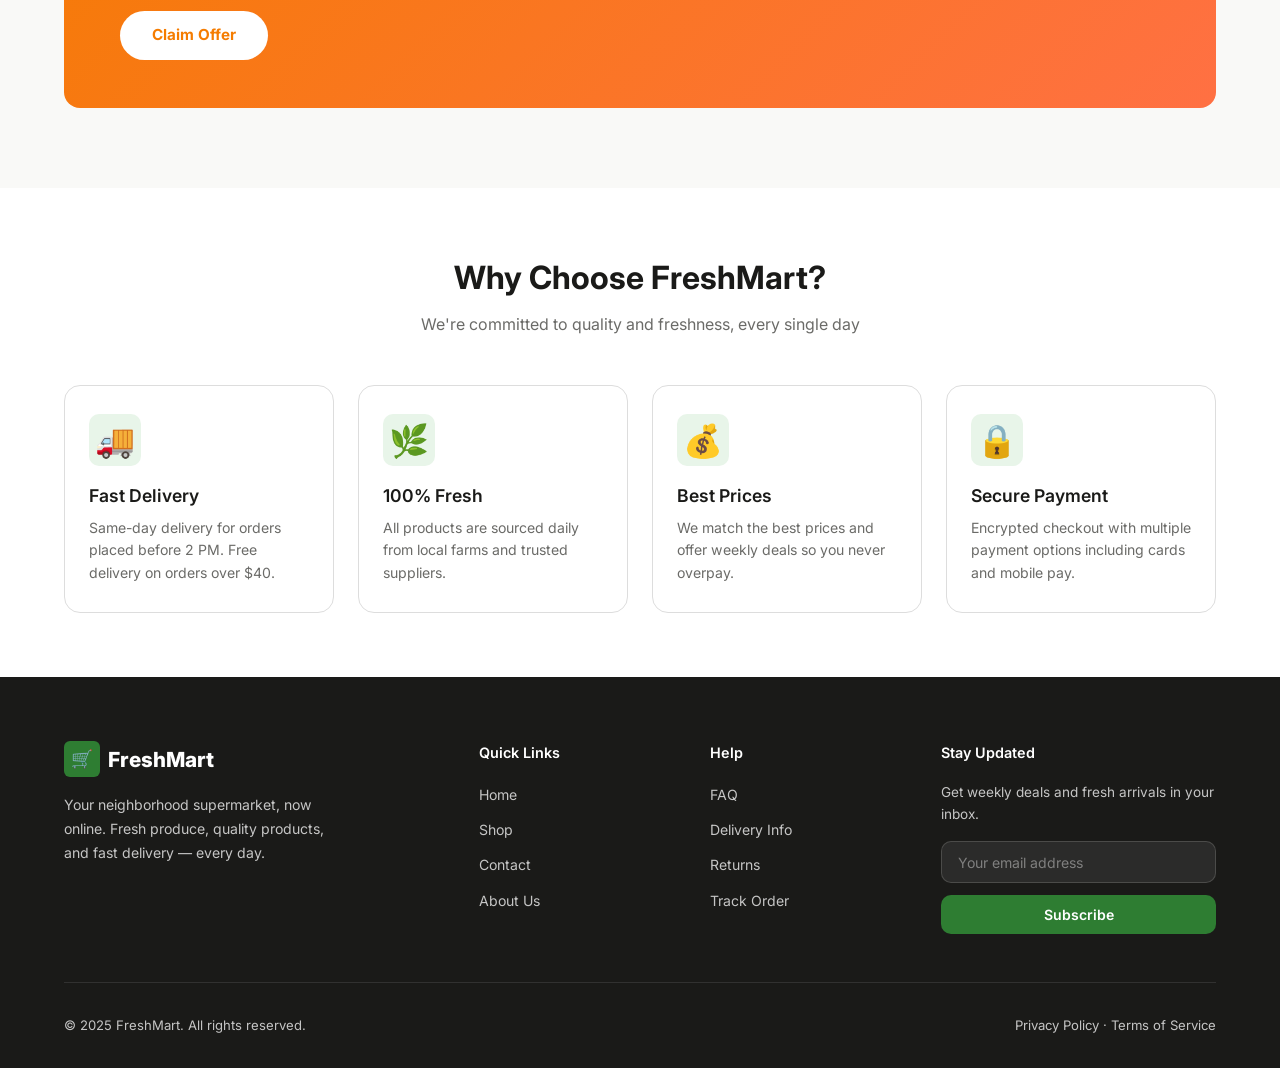
==== commit 12900fd9: "Update index.html" ====
--- a/index.html
+++ b/index.html
@@ -454,6 +454,6 @@
     </div>
   </footer>
 
-  <script src="main.js"></script>
+  <script src="js/main.js"></script>
 </body>
 </html>
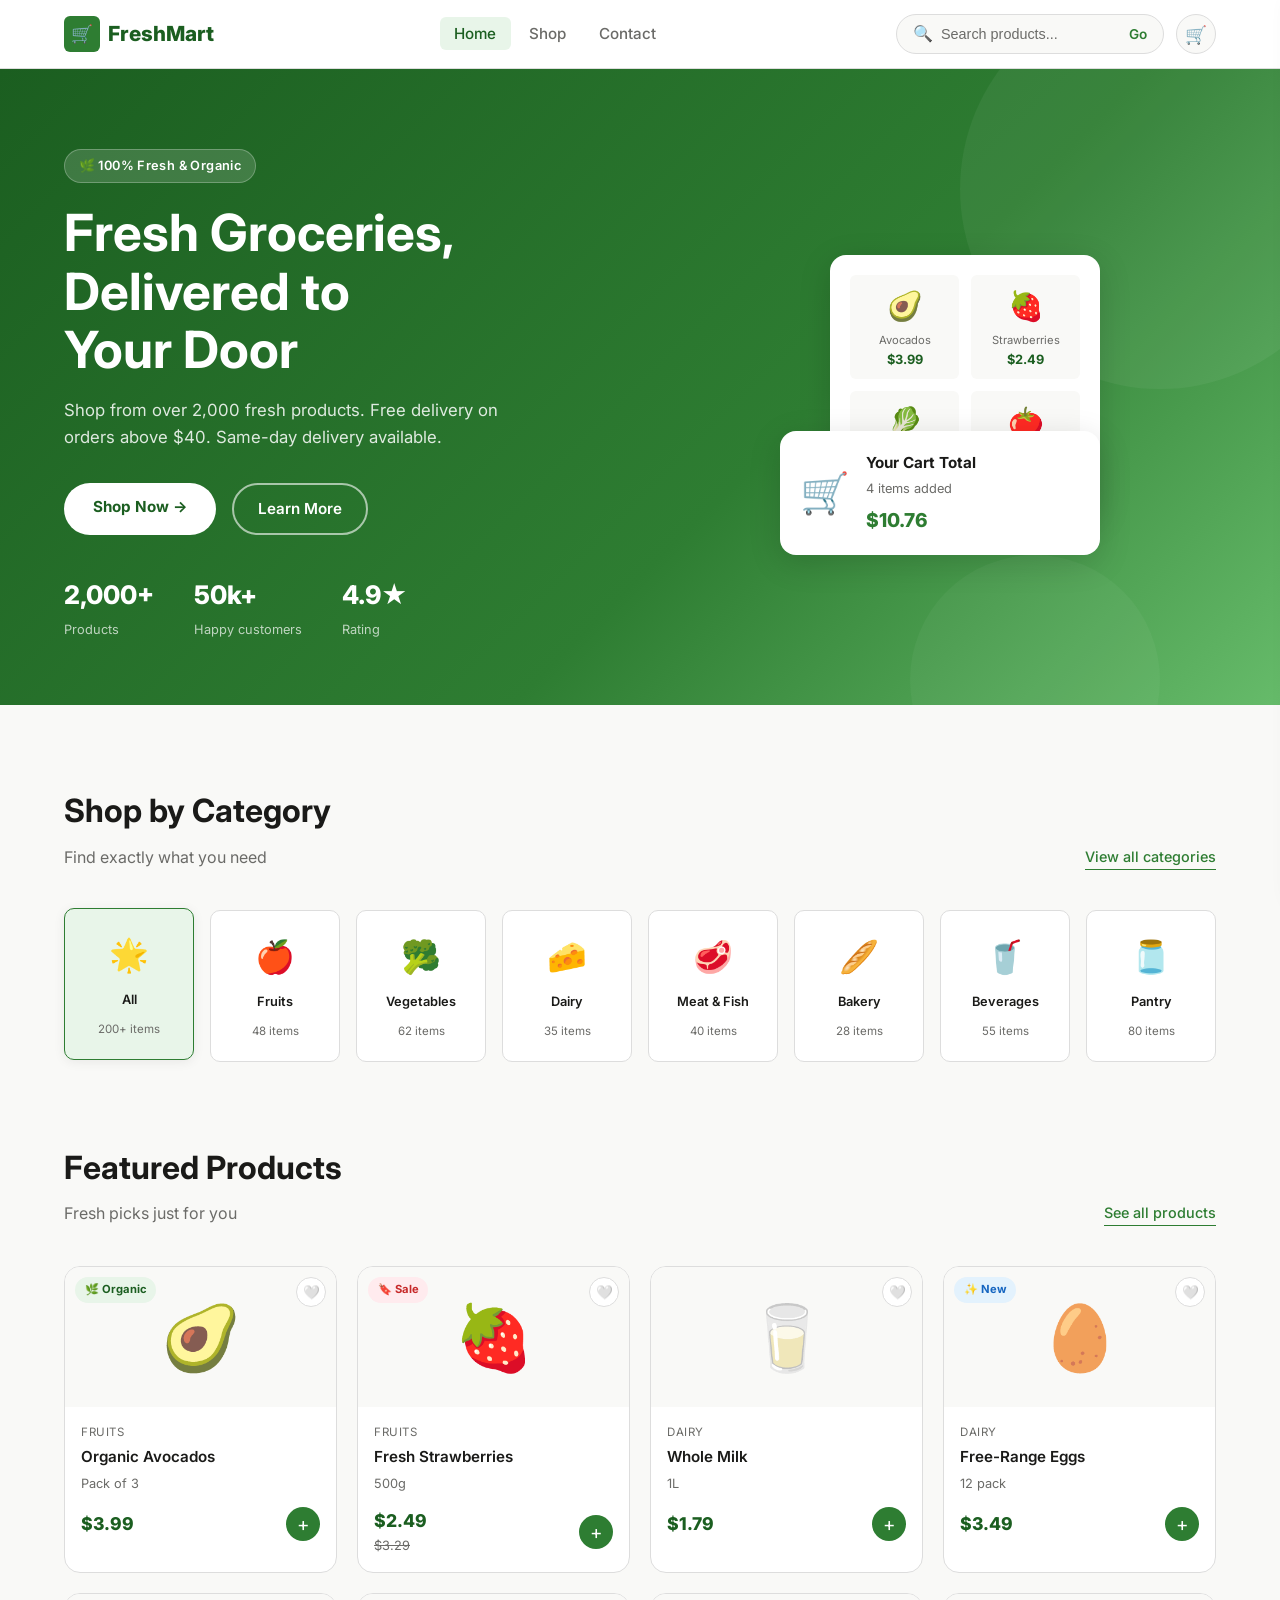
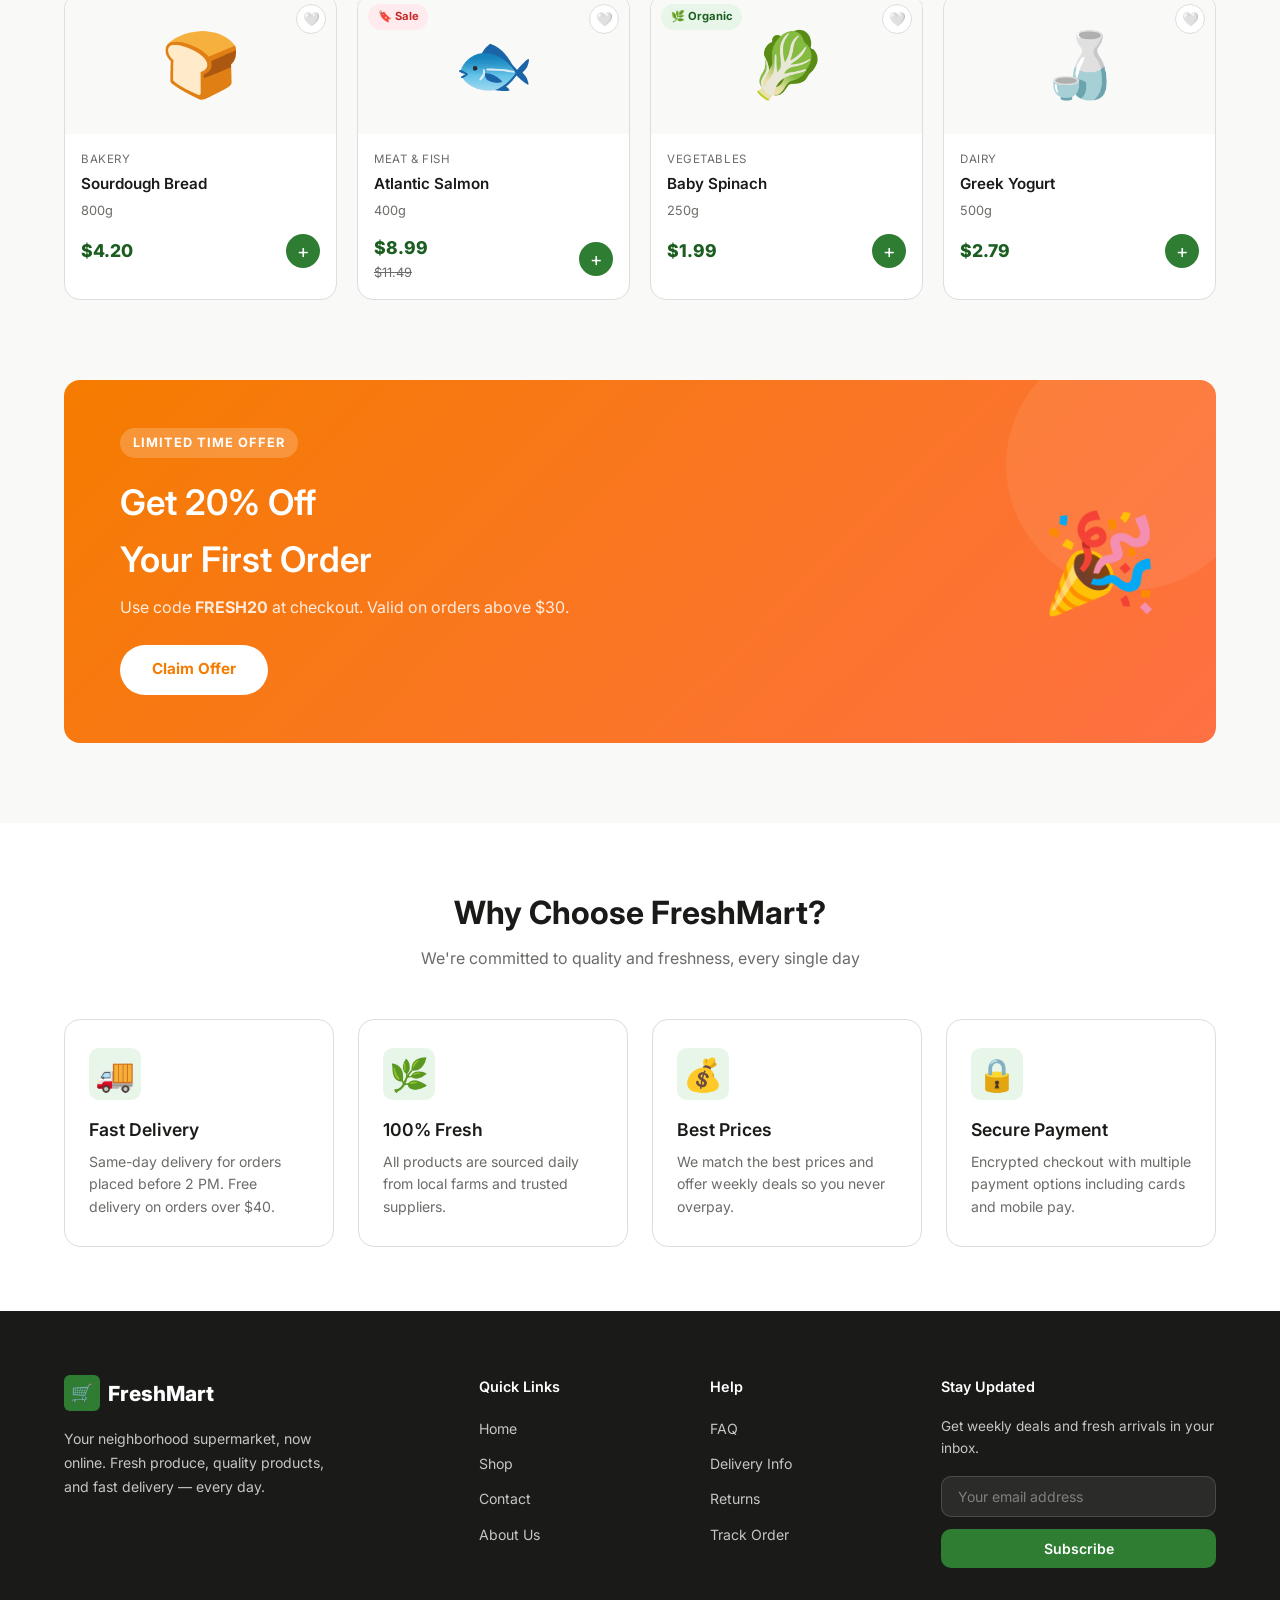
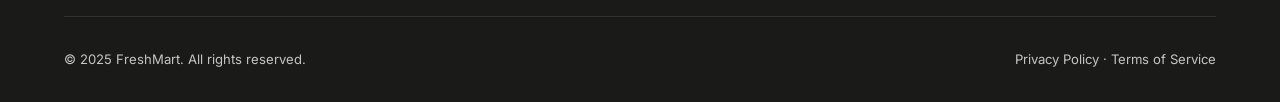
==== commit 824506ff: "Update index.html" ====
--- a/index.html
+++ b/index.html
@@ -454,6 +454,6 @@
     </div>
   </footer>
 
-  <script src="js/main.js"></script>
+  <script src="main.js"></script>
 </body>
 </html>
